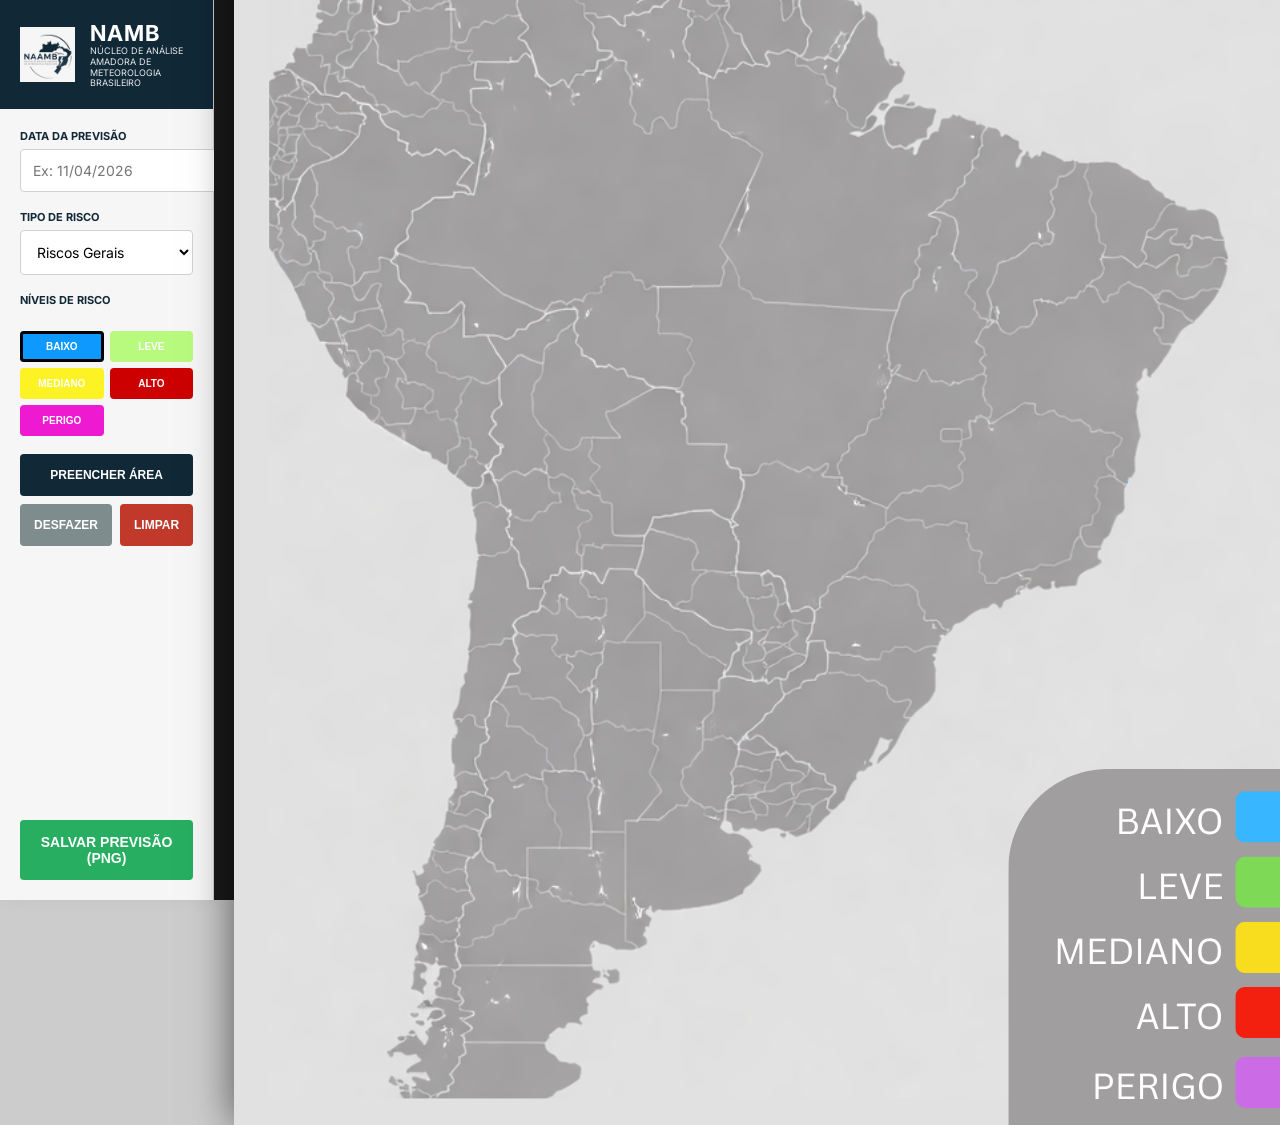
==== index.html @ e9f4b45f "Add files via upload" ====
<!DOCTYPE html>
<html lang="pt-br">
<head>
    <meta charset="UTF-8">
    <title>NAMB - Previsor Severe</title>
    <link rel="preconnect" href="https://fonts.googleapis.com">
    <link rel="preconnect" href="https://fonts.gstatic.com" crossorigin>
    <link href="https://fonts.googleapis.com/css2?family=Inter:wght@400;600;700&display=swap" rel="stylesheet">
    <link rel="stylesheet" href="style.css">
</head>
<body>
    <div class="toolbar">
        <div class="header-namb">
            <img src="NAAMB_LOGO.png" alt="Logo NAAMB" class="logo-namb">
            <div class="titulos">
                <h1>NAMB</h1>
                <p>Núcleo de análise amadora de meteorologia brasileiro</p>
            </div>
        </div>

        <div class="content">
            <div class="tool-group">
                <label>DATA DA PREVISÃO</label>
                <input type="text" id="inputData" placeholder="Ex: 11/04/2026" oninput="desenharTudo()">
            </div>

            <div class="tool-group">
                <label>TIPO DE RISCO</label>
                <select id="mapSelect" onchange="trocarTipoPrevisao(this.value)">
                    <option value="geral">Riscos Gerais</option>
                    <option value="tornado">Tornado</option>
                    <option value="granizo">Granizo</option>
                    <option value="vento">Vento</option>
                </select>
            </div>

            <div id="areaBotaoNA" style="display:none;">
                <button id="btnNA" class="btn na" onclick="ativarNA()">ATIVAR MAPA N/A</button>
            </div>

            <label class="label-set">NÍVEIS DE RISCO</label>
            <div id="areaBotoesRisco"></div>

            <div class="acoes">
                <button class="btn fechar" onclick="fecharPoligono()">PREENCHER ÁREA</button>
                <div class="dupla-botoes">
                    <button class="btn desfazer" onclick="desfazerPonto()">DESFAZER</button>
                    <button class="btn limpar" onclick="limparMapa()">LIMPAR</button>
                </div>
            </div>

            <button class="btn download" onclick="downloadMapa()">SALVAR PREVISÃO (PNG)</button>
        </div>
    </div>

    <div class="canvas-container">
        <canvas id="mapCanvas"></canvas>
    </div>

    <script src="script.js"></script>
</body>
</html>
---- style.css ----
:root {
    --primary: #112837;    /* Seu azul escuro */
    --bg-light: #f6f6f6;   /* Seu cinza claro */
    --border: #d1d1d1;
    --text-main: #333;
}

body { 
    margin: 0; 
    display: flex; 
    background: #cccccc; 
    font-family: 'Inter', sans-serif; 
    height: 100vh; 
}

.toolbar { 
    width: 360px; 
    background: var(--bg-light); 
    display: flex; 
    flex-direction: column; 
    border-right: 1px solid var(--border);
    box-shadow: 4px 0 15px rgba(0,0,0,0.05);
}

/* Cabeçalho Estilo Profissional */
.header-namb {
    background: var(--primary);
    padding: 20px;
    display: flex;
    align-items: center;
    gap: 15px;
    color: white;
}

.logo-namb {
    width: 55px;
    height: 55px;
    object-fit: contain;
}

.titulos h1 {
    margin: 0;
    font-size: 22px;
    letter-spacing: 1px;
}

.titulos p {
    margin: 0;
    font-size: 9px;
    text-transform: uppercase;
    opacity: 0.9;
    line-height: 1.2;
    font-weight: 400;
}

.content {
    padding: 20px;
    display: flex;
    flex-direction: column;
    gap: 18px;
    flex: 1;
}

.tool-group label, .label-set {
    font-weight: 700;
    font-size: 11px;
    color: var(--primary);
    margin-bottom: 6px;
    display: block;
}

input, select { 
    padding: 12px; 
    background: #fff; 
    border: 1px solid var(--border); 
    border-radius: 4px; 
    font-family: 'Inter', sans-serif;
    font-size: 14px;
    width: 100%;
}

/* Botoes de Risco */
#areaBotoesRisco { 
    display: grid; 
    grid-template-columns: 1fr 1fr; 
    gap: 6px; 
}

.risk-btn { 
    padding: 10px; 
    border: none; 
    border-radius: 4px; 
    cursor: pointer; 
    font-weight: 700; 
    font-size: 10px;
    color: #fff;
    transition: transform 0.1s;
}

.risk-btn.active { outline: 3px solid #000; outline-offset: -3px; }

/* Botões de Ação */
.acoes { display: flex; flex-direction: column; gap: 8px; }
.dupla-botoes { display: grid; grid-template-columns: 1fr 1fr; gap: 8px; }

.btn { 
    padding: 14px; 
    border: none; 
    border-radius: 4px; 
    cursor: pointer; 
    font-weight: 700; 
    font-size: 12px;
    transition: filter 0.2s;
}

.fechar { background: var(--primary); color: white; }
.desfazer { background: #7f8c8d; color: white; }
.limpar { background: #c0392b; color: white; }
.na { background: #fff; border: 2px solid var(--primary); color: var(--primary); width: 100%; margin-top: 5px; }

.download { 
    background: #27ae60; 
    color: white; 
    margin-top: auto;
    font-size: 14px;
}

.btn:hover { filter: brightness(1.2); }

.canvas-container { 
    flex: 1; 
    display: flex; 
    justify-content: center; 
    align-items: center; 
    background: #1a1a1a; 
    padding: 20px;
}

canvas { 
    background: white; 
    box-shadow: 0 0 40px rgba(0,0,0,0.6);
}
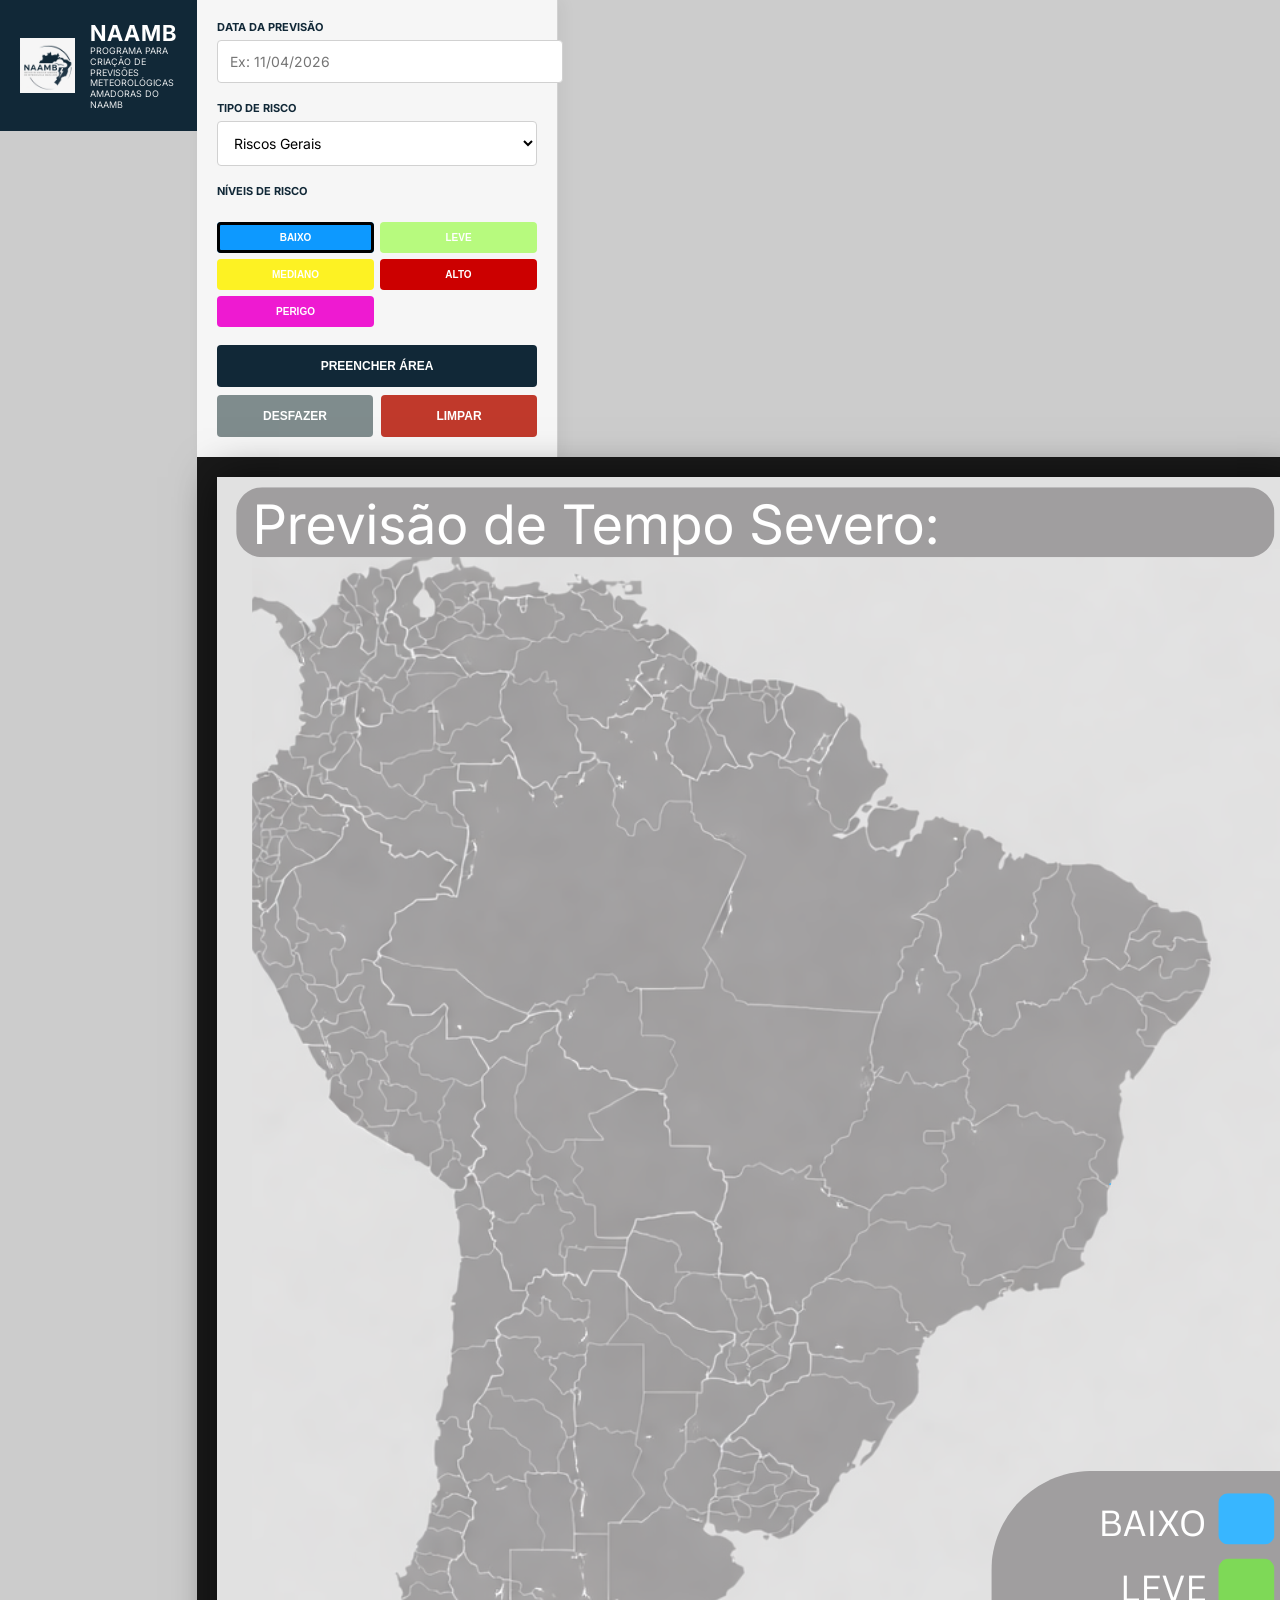
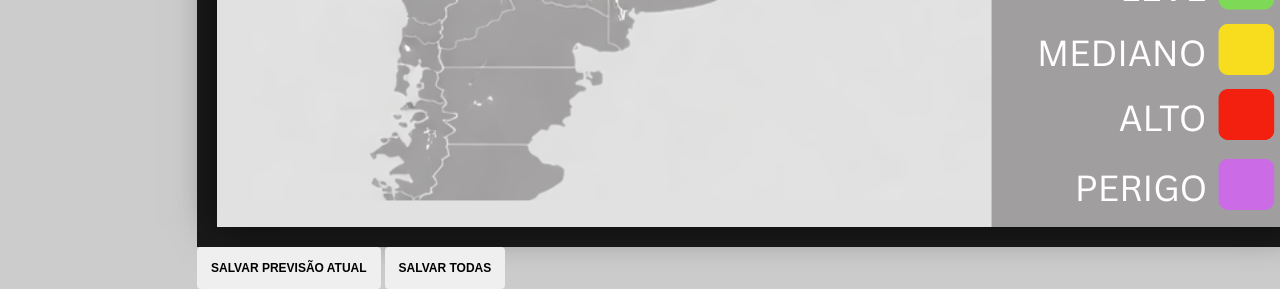
==== commit 54417fe5: "Add files via upload" ====
--- a/index.html
+++ b/index.html
@@ -2,22 +2,27 @@
 <html lang="pt-br">
 <head>
     <meta charset="UTF-8">
-    <title>NAMB - Previsor Severe</title>
+    <title>NAAMB - Programa para criação de previsões</title>
     <link rel="preconnect" href="https://fonts.googleapis.com">
     <link rel="preconnect" href="https://fonts.gstatic.com" crossorigin>
     <link href="https://fonts.googleapis.com/css2?family=Inter:wght@400;600;700&display=swap" rel="stylesheet">
     <link rel="stylesheet" href="style.css">
 </head>
 <body>
-    <div class="toolbar">
-        <div class="header-namb">
-            <img src="NAAMB_LOGO.png" alt="Logo NAAMB" class="logo-namb">
-            <div class="titulos">
-                <h1>NAMB</h1>
-                <p>Núcleo de análise amadora de meteorologia brasileiro</p>
-            </div>
+
+<div class="top-header">
+    <div class="header-namb">
+        <img src="NAAMB_LOGO.png" alt="Logo NAAMB" class="logo-namb">
+        <div class="titulos">
+            <h1>NAAMB</h1>
+            <p>Programa para criação de previsões meteorológicas amadoras do NAAMB</p>
         </div>
+    </div>
+</div>
 
+<div class="main-container">
+
+    <div class="toolbar">      
         <div class="content">
             <div class="tool-group">
                 <label>DATA DA PREVISÃO</label>
@@ -48,8 +53,6 @@
                     <button class="btn limpar" onclick="limparMapa()">LIMPAR</button>
                 </div>
             </div>
-
-            <button class="btn download" onclick="downloadMapa()">SALVAR PREVISÃO (PNG)</button>
         </div>
     </div>
 
@@ -57,6 +60,15 @@
         <canvas id="mapCanvas"></canvas>
     </div>
 
+    <div class="save-container">
+        <div class="save-buttons">
+            <button class="btn save-current" onclick="downloadMapa()">SALVAR PREVISÃO ATUAL</button>
+            <button class="btn save-all" onclick="downloadTodas()">SALVAR TODAS</button>
+        </div>
+    </div>
+
+</div>
+
     <script src="script.js"></script>
 </body>
 </html>
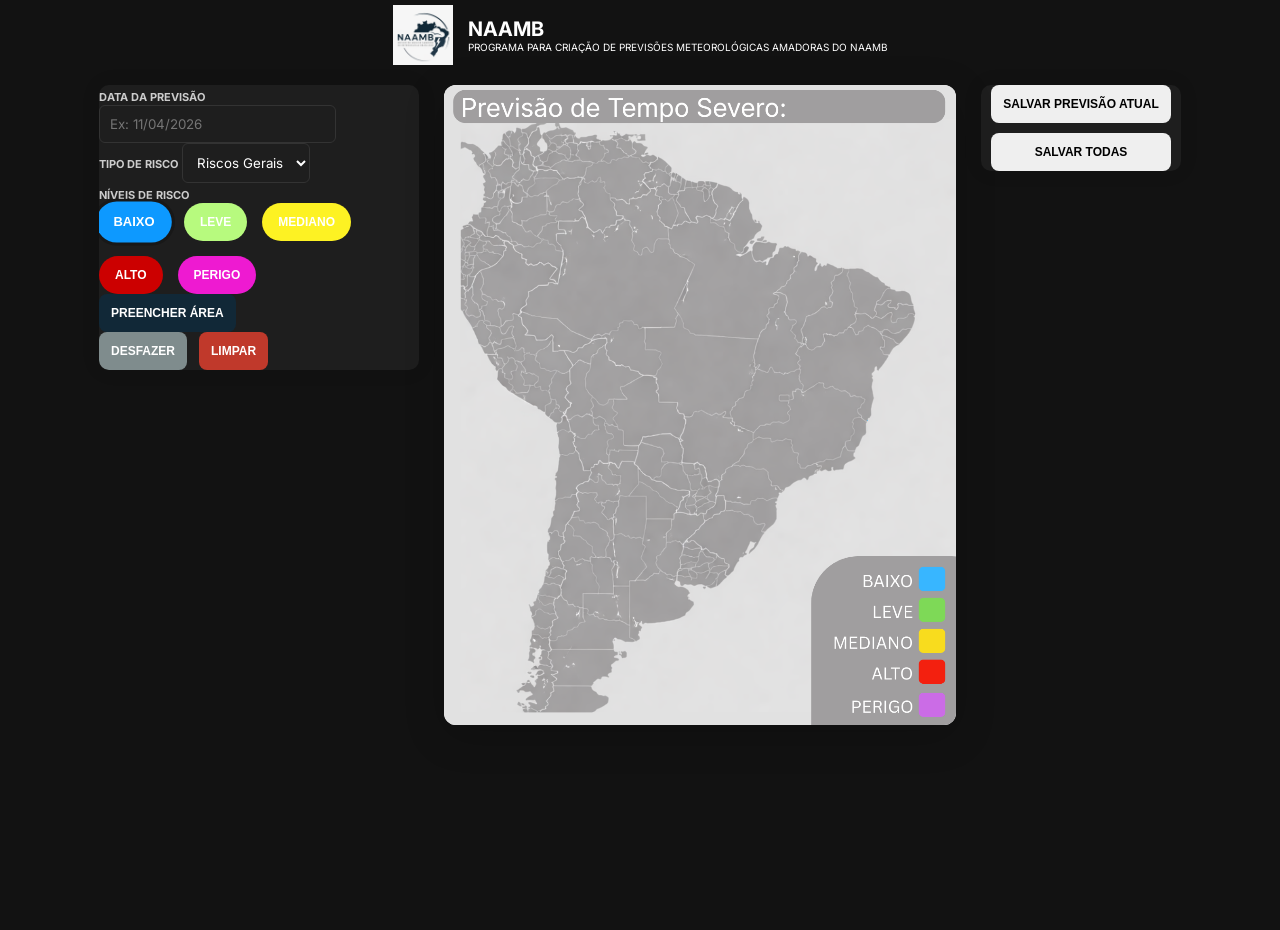
==== commit cf9ef56e: "Add files via upload" ====
--- a/index.html
+++ b/index.html
@@ -36,6 +36,7 @@
                     <option value="tornado">Tornado</option>
                     <option value="granizo">Granizo</option>
                     <option value="vento">Vento</option>
+                    <option value="downburst">Downburst</option> </select>
                 </select>
             </div>
 
--- a/style.css
+++ b/style.css
@@ -1,142 +1,212 @@
+.topo {
+    display: flex;
+    align-items: center;
+    justify-content: center;
+    gap: 15px;
+
+    padding: 20px;
+    background: #e9e9e9;
+}
+
+.logo-topo {
+    width: 70px;
+}
+
+.textos-topo h1 {
+    margin: 0;
+    font-size: 24px;
+    color: #112837;
+}
+
+.textos-topo p {
+    margin: 0;
+    font-size: 11px;
+    text-transform: uppercase;
+    color: #112837;
+}
+
 :root {
-    --primary: #112837;    /* Seu azul escuro */
-    --bg-light: #f6f6f6;   /* Seu cinza claro */
-    --border: #d1d1d1;
-    --text-main: #333;
+    --primary: #112837;
+    --bg: #121212;
+    --panel: #1e1e1e;
+    --border: #333333;
 }
 
 body { 
     margin: 0; 
-    display: flex; 
-    background: #cccccc; 
+    background: var(--bg); 
     font-family: 'Inter', sans-serif; 
-    height: 100vh; 
-}
-
+}
+
+/* TOP HEADER */
+.top-header {
+    background: var(--bg);
+    height: 70px;
+    display: flex;
+    justify-content: center;
+    align-items: center;
+    color: white;
+}
+
+.header-namb {
+    display: flex;
+    align-items: center;
+    gap: 15px;
+}
+
+.logo-namb {
+    width: 60px;
+}
+
+.titulos h1 {
+    margin: 0;
+    font-size: 20px;
+}
+
+.titulos p {
+    margin: 0;
+    font-size: 10px;
+    text-transform: uppercase;
+}
+
+/* BOTTOM CONTAINER */
+.main-container {
+    display: flex;
+    justify-content: center;
+    align-items: flex-start;
+    height: calc(100vh - 70px);
+    gap: 25px;
+    padding: 15px 0;
+}
+
+/* SIDEBAR */
 .toolbar { 
-    width: 360px; 
-    background: var(--bg-light); 
-    display: flex; 
-    flex-direction: column; 
-    border-right: 1px solid var(--border);
-    box-shadow: 4px 0 15px rgba(0,0,0,0.05);
-}
-
-/* Cabeçalho Estilo Profissional */
-.header-namb {
-    background: var(--primary);
-    padding: 20px;
-    display: flex;
-    align-items: center;
+    width: 320px; 
+    max-height: 75vh;
+    overflow-y: auto;
+    background: var(--panel); 
+    display: flex;
+    flex-direction: column;
+    border-radius: 10px;
+    box-shadow: 0 0 20px rgba(0,0,0,0.08);
+}
+
+/* SAVE CONTAINER */
+.save-container {
+    width: 200px;
+    background: var(--panel);
+    display: flex;
+    justify-content: center;
+    align-items: center;
+    border-radius: 10px;
+    box-shadow: 0 0 20px rgba(0,0,0,0.08);
+}
+
+.save-buttons {
+    display: flex;
+    flex-direction: column;
+    gap: 10px;
+}
+
+/* INPUTS */
+label {
+    font-size: 11px;
+    font-weight: 700;
+    color: #cccccc;
+}
+
+input, select { 
+    padding: 10px; 
+    border: 1px solid var(--border); 
+    border-radius: 6px; 
+    font-family: 'Inter';
+    background: var(--panel);
+    color: white;
+}
+
+/* 🔥 BOTÕES DE RISCO (AGORA BONITOS) */
+#areaBotoesRisco { 
+    display: flex;
+    flex-wrap: wrap;
     gap: 15px;
-    color: white;
-}
-
-.logo-namb {
-    width: 55px;
-    height: 55px;
-    object-fit: contain;
-}
-
-.titulos h1 {
-    margin: 0;
-    font-size: 22px;
-    letter-spacing: 1px;
-}
-
-.titulos p {
-    margin: 0;
-    font-size: 9px;
-    text-transform: uppercase;
-    opacity: 0.9;
-    line-height: 1.2;
-    font-weight: 400;
-}
-
-.content {
-    padding: 20px;
-    display: flex;
-    flex-direction: column;
-    gap: 18px;
-    flex: 1;
-}
-
-.tool-group label, .label-set {
-    font-weight: 700;
-    font-size: 11px;
-    color: var(--primary);
-    margin-bottom: 6px;
-    display: block;
-}
-
-input, select { 
+}
+
+.risk-btn { 
+    padding: 12px 16px; 
+    border: none; 
+    border-radius: 999px; /* 🔥 deixa redondo */
+    cursor: pointer; 
+    font-weight: 600; 
+    font-size: 12px;
+    color: #fff;
+
+    transition: all 0.2s ease;
+}
+
+/* BOTÃO ATIVO */
+.risk-btn.active { 
+    transform: scale(1.08);
+    box-shadow: 0 0 0 3px rgba(0,0,0,0.2);
+}
+
+/* HOVER */
+.risk-btn:hover {
+    transform: scale(1.05);
+    filter: brightness(1.1);
+}
+
+/* BOTÕES GERAIS */
+.btn { 
     padding: 12px; 
-    background: #fff; 
-    border: 1px solid var(--border); 
-    border-radius: 4px; 
-    font-family: 'Inter', sans-serif;
-    font-size: 14px;
-    width: 100%;
-}
-
-/* Botoes de Risco */
-#areaBotoesRisco { 
-    display: grid; 
-    grid-template-columns: 1fr 1fr; 
-    gap: 6px; 
-}
-
-.risk-btn { 
-    padding: 10px; 
     border: none; 
-    border-radius: 4px; 
+    border-radius: 8px; 
     cursor: pointer; 
-    font-weight: 700; 
-    font-size: 10px;
-    color: #fff;
-    transition: transform 0.1s;
-}
-
-.risk-btn.active { outline: 3px solid #000; outline-offset: -3px; }
-
-/* Botões de Ação */
-.acoes { display: flex; flex-direction: column; gap: 8px; }
-.dupla-botoes { display: grid; grid-template-columns: 1fr 1fr; gap: 8px; }
-
-.btn { 
-    padding: 14px; 
-    border: none; 
-    border-radius: 4px; 
-    cursor: pointer; 
-    font-weight: 700; 
+    font-weight: 600;
     font-size: 12px;
-    transition: filter 0.2s;
 }
 
 .fechar { background: var(--primary); color: white; }
 .desfazer { background: #7f8c8d; color: white; }
 .limpar { background: #c0392b; color: white; }
-.na { background: #fff; border: 2px solid var(--primary); color: var(--primary); width: 100%; margin-top: 5px; }
 
 .download { 
     background: #27ae60; 
     color: white; 
-    margin-top: auto;
-    font-size: 14px;
-}
-
-.btn:hover { filter: brightness(1.2); }
-
+}
+
+.btn:hover { 
+    filter: brightness(1.1); 
+}
+
+.dupla-botoes { 
+    display: flex; 
+    gap: 12px; 
+}
+
+/* 🔥 MAPA */
+/* 🔥 MAPA - Ajustado para o Zoom */
+/* 🔥 MOLDURA DO MAPA (VIEWPORT) */
 .canvas-container { 
-    flex: 1; 
-    display: flex; 
-    justify-content: center; 
-    align-items: center; 
-    background: #1a1a1a; 
-    padding: 20px;
+    /* Removemos o width: 600px e o height: 500px fixos */
+    max-width: 40vw; /* Muito reduzido */
+    max-height: 110vh; 
+    overflow: hidden; 
+    background: var(--bg); /* Fundo escuro */
+    border-radius: 12px;
+    position: relative;
+    box-shadow: 0 10px 40px rgba(0,0,0,0.2);
+    
+    /* Faz o container se ajustar ao tamanho do Canvas */
+    display: inline-block; 
+    line-height: 0; /* Remove pequenos espaços fantasmas embaixo da imagem */
 }
 
 canvas { 
     background: white; 
-    box-shadow: 0 0 40px rgba(0,0,0,0.6);
+    cursor: crosshair;
+    display: block;
+    /* O JS vai controlar o tamanho real, mas aqui garantimos que ele caiba no container */
+    max-width: 100%; 
+    height: auto;
+    transform-origin: 0 0;
 }
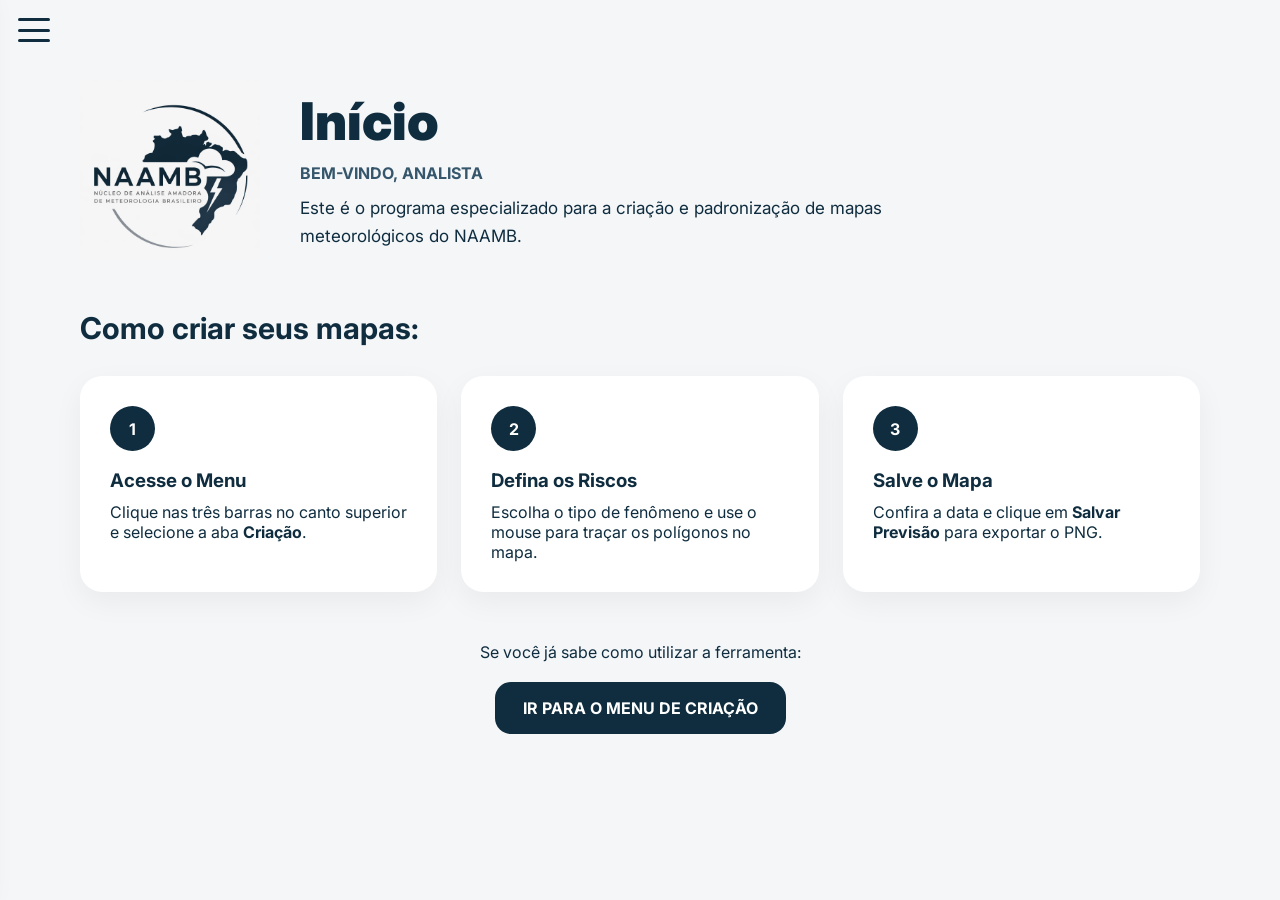
==== commit 9c17db59: "Add files via upload" ====
--- a/index.html
+++ b/index.html
@@ -2,74 +2,78 @@
 <html lang="pt-br">
 <head>
     <meta charset="UTF-8">
-    <title>NAAMB - Programa para criação de previsões</title>
+    <meta name="viewport" content="width=device-width, initial-scale=1.0">
+    <title>NAAMB - Início</title>
     <link rel="preconnect" href="https://fonts.googleapis.com">
     <link rel="preconnect" href="https://fonts.gstatic.com" crossorigin>
-    <link href="https://fonts.googleapis.com/css2?family=Inter:wght@400;600;700&display=swap" rel="stylesheet">
+    <link href="https://fonts.googleapis.com/css2?family=Inter:wght@400;600;700;900&display=swap" rel="stylesheet">
     <link rel="stylesheet" href="style.css">
 </head>
-<body>
+<body class="bg-inicio">
 
-<div class="top-header">
-    <div class="header-namb">
-        <img src="NAAMB_LOGO.png" alt="Logo NAAMB" class="logo-namb">
-        <div class="titulos">
-            <h1>NAAMB</h1>
-            <p>Programa para criação de previsões meteorológicas amadoras do NAAMB</p>
+    <div class="menu-icon" onclick="toggleMenu()">
+        <span></span><span></span><span></span>
+    </div>
+
+    <nav id="sideMenu" class="sidebar-nav">
+        <div class="menu-header">
+            <img src="NAAMB_LOGO.png" alt="Logo NAAMB">
         </div>
-    </div>
-</div>
+        <ul class="menu-links">
+            <li><a href="index.html" class="active">Página Inicial</a></li>
+            <li><a href="editor.html">Criação de Mapas</a></li>
+            <li><a href="parceiros.html">Parceiros</a></li>
+        </ul>
+        <div class="menu-footer">
+            <p>NAAMB v2.1</p>
+        </div>
+    </nav>
+    <div id="overlay" onclick="toggleMenu()"></div>
 
-<div class="main-container">
+    <main class="container-boas-vindas">
+        
+        <header class="hero-header">
+            <img src="NAAMB_LOGO.png" alt="NAAMB" class="logo-hero">
+            <div class="texto-boas-vindas">
+                <h1>Início</h1>
+                <p class="badge-analista">BEM-VINDO, ANALISTA</p>
+                <p class="subtitulo">
+                    Este é o programa especializado para a criação e padronização de mapas meteorológicos do NAAMB.
+                </p>
+            </div>
+        </header>
 
-    <div class="toolbar">      
-        <div class="content">
-            <div class="tool-group">
-                <label>DATA DA PREVISÃO</label>
-                <input type="text" id="inputData" placeholder="Ex: 11/04/2026" oninput="desenharTudo()">
-            </div>
+        <section class="tutorial-box">
+            <h2>Como criar seus mapas:</h2>
+            
+            <div class="tutorial-grid">
+                <div class="card-passo">
+                    <div class="numero">1</div>
+                    <h3>Acesse o Menu</h3>
+                    <p>Clique nas três barras no canto superior e selecione a aba <strong>Criação</strong>.</p>
+                </div>
 
-            <div class="tool-group">
-                <label>TIPO DE RISCO</label>
-                <select id="mapSelect" onchange="trocarTipoPrevisao(this.value)">
-                    <option value="geral">Riscos Gerais</option>
-                    <option value="tornado">Tornado</option>
-                    <option value="granizo">Granizo</option>
-                    <option value="vento">Vento</option>
-                    <option value="downburst">Downburst</option> </select>
-                </select>
-            </div>
+                <div class="card-passo">
+                    <div class="numero">2</div>
+                    <h3>Defina os Riscos</h3>
+                    <p>Escolha o tipo de fenômeno e use o mouse para traçar os polígonos no mapa.</p>
+                </div>
 
-            <div id="areaBotaoNA" style="display:none;">
-                <button id="btnNA" class="btn na" onclick="ativarNA()">ATIVAR MAPA N/A</button>
-            </div>
-
-            <label class="label-set">NÍVEIS DE RISCO</label>
-            <div id="areaBotoesRisco"></div>
-
-            <div class="acoes">
-                <button class="btn fechar" onclick="fecharPoligono()">PREENCHER ÁREA</button>
-                <div class="dupla-botoes">
-                    <button class="btn desfazer" onclick="desfazerPonto()">DESFAZER</button>
-                    <button class="btn limpar" onclick="limparMapa()">LIMPAR</button>
+                <div class="card-passo">
+                    <div class="numero">3</div>
+                    <h3>Salve o Mapa</h3>
+                    <p>Confira a data e clique em <strong>Salvar Previsão</strong> para exportar o PNG.</p>
                 </div>
             </div>
-        </div>
-    </div>
+        </section>
 
-    <div class="canvas-container">
-        <canvas id="mapCanvas"></canvas>
-    </div>
+        <footer class="inicio-footer">
+            <p>Se você já sabe como utilizar a ferramenta:</p>
+            <a href="editor.html" class="btn-pular">IR PARA O MENU DE CRIAÇÃO</a>
+        </footer>
 
-    <div class="save-container">
-        <div class="save-buttons">
-            <button class="btn save-current" onclick="downloadMapa()">SALVAR PREVISÃO ATUAL</button>
-            <button class="btn save-all" onclick="downloadTodas()">SALVAR TODAS</button>
-        </div>
-    </div>
+    </main>
 
-</div>
-
-    <script src="script.js"></script>
+    <script src="menu.js"></script>
 </body>
 </html>
--- a/style.css
+++ b/style.css
@@ -1,212 +1,573 @@
-.topo {
+/* =========================
+   RESET + BASE
+========================= */
+
+* {
+    margin: 0;
+    padding: 0;
+    box-sizing: border-box;
+}
+
+body {
+    font-family: 'Inter', sans-serif;
+    background: #f4f6f8;
+    color: #0f2d3f;
+}
+
+/* =========================
+   MENU ICON
+========================= */
+
+.menu-icon {
+    position: fixed;
+    top: 18px;
+    left: 18px;
+    z-index: 2000;
+    cursor: pointer;
+    display: flex;
+    flex-direction: column;
+    gap: 5px;
+}
+
+.menu-icon span {
+    width: 24px;
+    height: 3px;
+    background: #0f2d3f;
+    border-radius: 20px;
+}
+
+/* =========================
+   SIDEBAR
+========================= */
+
+.sidebar-nav {
+    position: fixed;
+    top: 0;
+    left: -280px;
+    width: 260px;
+    height: 100%;
+    background: #0f2d3f;
+    color: white;
+    z-index: 1500;
+    padding: 30px 20px;
+    transition: 0.3s;
+    display: flex;
+    flex-direction: column;
+    justify-content: space-between;
+}
+
+.sidebar-nav.active {
+    left: 0;
+}
+
+.menu-header img {
+    width: 140px;
+    display: block;
+    margin: 0 auto;
+}
+
+.menu-links {
+    list-style: none;
+    margin-top: 40px;
+}
+
+.menu-links li {
+    margin-bottom: 18px;
+}
+
+.menu-links a {
+    text-decoration: none;
+    color: white;
+    font-weight: 600;
+    padding: 12px 14px;
+    display: block;
+    border-radius: 12px;
+    transition: 0.2s;
+}
+
+.menu-links a:hover,
+.menu-links a.active {
+    background: rgba(255,255,255,0.12);
+}
+
+.menu-footer {
+    text-align: center;
+    font-size: 14px;
+    opacity: 0.7;
+}
+
+#overlay {
+    position: fixed;
+    inset: 0;
+    background: rgba(0,0,0,0.35);
+    opacity: 0;
+    visibility: hidden;
+    transition: 0.3s;
+    z-index: 1400;
+}
+
+#overlay.active {
+    opacity: 1;
+    visibility: visible;
+}
+
+/* =========================
+   INDEX PAGE
+========================= */
+
+.container-boas-vindas {
+    max-width: 1200px;
+    margin: auto;
+    padding: 80px 40px;
+}
+
+.hero-header {
+    display: flex;
+    align-items: center;
+    gap: 40px;
+    margin-bottom: 50px;
+}
+
+.logo-hero {
+    width: 180px;
+}
+
+.texto-boas-vindas h1 {
+    font-size: 52px;
+    font-weight: 900;
+    margin-bottom: 10px;
+}
+
+.badge-analista {
+    font-weight: 700;
+    color: #35566b;
+    margin-bottom: 12px;
+}
+
+.subtitulo {
+    max-width: 700px;
+    line-height: 1.6;
+    font-size: 17px;
+}
+
+/* =========================
+   TUTORIAL BOX
+========================= */
+
+.tutorial-box h2 {
+    font-size: 30px;
+    margin-bottom: 30px;
+}
+
+.tutorial-grid {
+    display: grid;
+    grid-template-columns: repeat(auto-fit, minmax(280px, 1fr));
+    gap: 24px;
+}
+
+.card-passo {
+    background: white;
+    padding: 30px;
+    border-radius: 22px;
+    box-shadow: 0 10px 30px rgba(0,0,0,0.05);
+}
+
+.numero {
+    width: 45px;
+    height: 45px;
+    background: #0f2d3f;
+    color: white;
+    border-radius: 50%;
     display: flex;
     align-items: center;
     justify-content: center;
-    gap: 15px;
-
+    font-weight: 700;
+    margin-bottom: 18px;
+}
+
+.card-passo h3 {
+    margin-bottom: 10px;
+}
+
+.inicio-footer {
+    margin-top: 50px;
+    text-align: center;
+}
+
+.btn-pular {
+    display: inline-block;
+    margin-top: 20px;
+    background: #0f2d3f;
+    color: white;
+    text-decoration: none;
+    padding: 16px 28px;
+    border-radius: 16px;
+    font-weight: 700;
+}
+
+/* =========================
+   EDITOR PAGE
+========================= */
+
+.main-container {
+    padding: 40px;
+}
+
+.editor-header {
+    display: flex;
+    align-items: center;
+    gap: 24px;
+    margin-bottom: 30px;
+    border-bottom: 2px solid #0f2d3f;
+    padding-bottom: 20px;
+}
+
+.logo-topo {
+    width: 120px;
+}
+
+.header-text h1 {
+    font-size: 52px;
+    font-weight: 900;
+}
+
+.header-text p {
+    color: #4d6878;
+    font-weight: 600;
+}
+
+.editor-grid {
+    display: grid;
+    grid-template-columns: 320px 1fr 280px;
+    gap: 24px;
+    align-items: start;
+}
+
+.card-painel {
+    background: white;
+    border-radius: 22px;
+    padding: 24px;
+    box-shadow: 0 10px 30px rgba(0,0,0,0.05);
+}
+
+.input-group {
+    margin-bottom: 22px;
+}
+
+label {
+    display: block;
+    font-weight: 700;
+    margin-bottom: 10px;
+    font-size: 14px;
+}
+
+input,
+select {
+    width: 100%;
+    padding: 14px;
+    border: 1px solid #d8e0e6;
+    border-radius: 14px;
+    font-size: 15px;
+    background: #f9fbfc;
+}
+
+/* =========================
+   BOTÕES DE RISCO
+========================= */
+
+.grid-riscos {
+    display: grid;
+    gap: 12px;
+    margin-top: 10px;
+}
+
+.grid-riscos button {
+    width: 100%;
+    padding: 14px;
+    border: none;
+    border-radius: 14px;
+    font-weight: 700;
+    font-size: 14px;
+    cursor: pointer;
+    transition: 0.2s;
+    background: #e8eef2;
+    color: #0f2d3f;
+}
+
+.grid-riscos button:hover {
+    transform: translateY(-2px);
+}
+
+.grid-riscos button.active {
+    background: #0f2d3f;
+    color: white;
+}
+
+/* =========================
+   BOTÕES GERAIS
+========================= */
+
+button {
+    font-family: inherit;
+}
+
+.btn-primary,
+.btn-secondary,
+.btn-danger,
+.btn-save,
+.btn-na {
+    width: 100%;
+    padding: 15px;
+    border: none;
+    border-radius: 16px;
+    font-weight: 700;
+    cursor: pointer;
+    transition: 0.2s;
+    margin-top: 12px;
+}
+
+.btn-primary,
+.btn-save,
+.btn-na {
+    background: #0f2d3f;
+    color: white;
+}
+
+.btn-secondary {
+    background: #dfe7ec;
+    color: #0f2d3f;
+}
+
+.btn-danger {
+    background: #e9d7d7;
+    color: #7a2020;
+}
+
+.btn-primary:hover,
+.btn-secondary:hover,
+.btn-danger:hover,
+.btn-save:hover,
+.btn-na:hover {
+    transform: translateY(-2px);
+}
+
+.dual-btns {
+    display: flex;
+    gap: 12px;
+}
+
+/* =========================
+   CANVAS
+========================= */
+
+.canvas-card {
+    background: white;
+    border-radius: 22px;
     padding: 20px;
-    background: #e9e9e9;
-}
-
-.logo-topo {
-    width: 70px;
-}
-
-.textos-topo h1 {
-    margin: 0;
-    font-size: 24px;
-    color: #112837;
-}
-
-.textos-topo p {
-    margin: 0;
-    font-size: 11px;
-    text-transform: uppercase;
-    color: #112837;
-}
-
-:root {
-    --primary: #112837;
-    --bg: #121212;
-    --panel: #1e1e1e;
-    --border: #333333;
-}
-
-body { 
-    margin: 0; 
-    background: var(--bg); 
-    font-family: 'Inter', sans-serif; 
-}
-
-/* TOP HEADER */
-.top-header {
-    background: var(--bg);
-    height: 70px;
+    min-height: 700px;
+    box-shadow: 0 10px 30px rgba(0,0,0,0.05);
+}
+
+#mapCanvas {
+    width: 100%;
+    height: 650px;
+    background: #0d2636;
+    border-radius: 18px;
+}
+
+/* =========================
+   EXPORT
+========================= */
+
+.export-hint {
+    margin-top: 14px;
+    color: #5c7482;
+    font-size: 14px;
+    line-height: 1.5;
+}
+
+/* =========================
+   PARCEIROS
+========================= */
+
+.container-parceiros {
+    max-width: 1200px;
+    margin: auto;
+    padding: 80px 40px;
+}
+
+.parceiros-header {
+    margin-bottom: 40px;
+}
+
+.parceiros-header h1 {
+    font-size: 48px;
+    font-weight: 900;
+    margin-bottom: 10px;
+}
+
+.grid-parceiros {
+    display: grid;
+    gap: 24px;
+}
+
+.card-parceiro {
+    background: white;
+    border-radius: 24px;
+    padding: 30px;
+    display: flex;
+    gap: 30px;
+    box-shadow: 0 10px 30px rgba(0,0,0,0.05);
+}
+
+.logo-area img {
+    width: 140px;
+}
+
+.tag {
+    background: #e8eef2;
+    padding: 8px 14px;
+    border-radius: 999px;
+    font-size: 13px;
+    font-weight: 700;
+}
+
+.descricao {
+    margin-top: 16px;
+    line-height: 1.7;
+}
+
+/* =========================
+   MENU LATERAL COMPLETO
+========================= */
+
+.menu-icon {
+    position: fixed;
+    top: 18px;
+    left: 18px;
+    z-index: 3000;
+    cursor: pointer;
+    width: 32px;
+    height: 24px;
+    display: flex;
+    flex-direction: column;
+    justify-content: space-between;
+}
+
+.menu-icon span {
+    width: 100%;
+    height: 3px;
+    background: #0f2d3f;
+    border-radius: 999px;
+    transition: 0.3s;
+}
+
+/* Sidebar */
+
+.sidebar-nav {
+    position: fixed;
+    top: 0;
+    left: -320px;
+    width: 290px;
+    height: 100vh;
+    background: #0f2d3f;
+    color: white;
+    z-index: 2500;
+    padding: 30px 24px;
+    display: flex;
+    flex-direction: column;
+    justify-content: space-between;
+    transition: 0.35s ease;
+    box-shadow: 10px 0 30px rgba(0,0,0,0.15);
+}
+
+.sidebar-nav.active {
+    left: 0;
+}
+
+/* Header do menu */
+
+.menu-header {
     display: flex;
     justify-content: center;
     align-items: center;
-    color: white;
-}
-
-.header-namb {
-    display: flex;
-    align-items: center;
-    gap: 15px;
-}
-
-.logo-namb {
-    width: 60px;
-}
-
-.titulos h1 {
-    margin: 0;
-    font-size: 20px;
-}
-
-.titulos p {
-    margin: 0;
-    font-size: 10px;
-    text-transform: uppercase;
-}
-
-/* BOTTOM CONTAINER */
-.main-container {
-    display: flex;
-    justify-content: center;
-    align-items: flex-start;
-    height: calc(100vh - 70px);
-    gap: 25px;
-    padding: 15px 0;
-}
-
-/* SIDEBAR */
-.toolbar { 
-    width: 320px; 
-    max-height: 75vh;
-    overflow-y: auto;
-    background: var(--panel); 
-    display: flex;
-    flex-direction: column;
-    border-radius: 10px;
-    box-shadow: 0 0 20px rgba(0,0,0,0.08);
-}
-
-/* SAVE CONTAINER */
-.save-container {
-    width: 200px;
-    background: var(--panel);
-    display: flex;
-    justify-content: center;
-    align-items: center;
-    border-radius: 10px;
-    box-shadow: 0 0 20px rgba(0,0,0,0.08);
-}
-
-.save-buttons {
-    display: flex;
-    flex-direction: column;
-    gap: 10px;
-}
-
-/* INPUTS */
-label {
-    font-size: 11px;
-    font-weight: 700;
-    color: #cccccc;
-}
-
-input, select { 
-    padding: 10px; 
-    border: 1px solid var(--border); 
-    border-radius: 6px; 
-    font-family: 'Inter';
-    background: var(--panel);
-    color: white;
-}
-
-/* 🔥 BOTÕES DE RISCO (AGORA BONITOS) */
-#areaBotoesRisco { 
-    display: flex;
-    flex-wrap: wrap;
-    gap: 15px;
-}
-
-.risk-btn { 
-    padding: 12px 16px; 
-    border: none; 
-    border-radius: 999px; /* 🔥 deixa redondo */
-    cursor: pointer; 
-    font-weight: 600; 
-    font-size: 12px;
-    color: #fff;
-
-    transition: all 0.2s ease;
-}
-
-/* BOTÃO ATIVO */
-.risk-btn.active { 
-    transform: scale(1.08);
-    box-shadow: 0 0 0 3px rgba(0,0,0,0.2);
-}
-
-/* HOVER */
-.risk-btn:hover {
-    transform: scale(1.05);
-    filter: brightness(1.1);
-}
-
-/* BOTÕES GERAIS */
-.btn { 
-    padding: 12px; 
-    border: none; 
-    border-radius: 8px; 
-    cursor: pointer; 
+    padding-bottom: 30px;
+    border-bottom: 1px solid rgba(255,255,255,0.08);
+}
+
+.menu-header img,
+.logo-menu {
+    width: 150px;
+    max-width: 100%;
+    object-fit: contain;
+}
+
+/* Links */
+
+.menu-links {
+    list-style: none;
+    margin-top: 30px;
+    padding: 0;
+    flex: 1;
+}
+
+.menu-links li {
+    margin-bottom: 14px;
+}
+
+.menu-links a {
+    display: block;
+    text-decoration: none;
+    color: rgba(255,255,255,0.88);
+    font-size: 15px;
     font-weight: 600;
-    font-size: 12px;
-}
-
-.fechar { background: var(--primary); color: white; }
-.desfazer { background: #7f8c8d; color: white; }
-.limpar { background: #c0392b; color: white; }
-
-.download { 
-    background: #27ae60; 
-    color: white; 
-}
-
-.btn:hover { 
-    filter: brightness(1.1); 
-}
-
-.dupla-botoes { 
-    display: flex; 
-    gap: 12px; 
-}
-
-/* 🔥 MAPA */
-/* 🔥 MAPA - Ajustado para o Zoom */
-/* 🔥 MOLDURA DO MAPA (VIEWPORT) */
-.canvas-container { 
-    /* Removemos o width: 600px e o height: 500px fixos */
-    max-width: 40vw; /* Muito reduzido */
-    max-height: 110vh; 
-    overflow: hidden; 
-    background: var(--bg); /* Fundo escuro */
-    border-radius: 12px;
-    position: relative;
-    box-shadow: 0 10px 40px rgba(0,0,0,0.2);
-    
-    /* Faz o container se ajustar ao tamanho do Canvas */
-    display: inline-block; 
-    line-height: 0; /* Remove pequenos espaços fantasmas embaixo da imagem */
-}
-
-canvas { 
-    background: white; 
-    cursor: crosshair;
-    display: block;
-    /* O JS vai controlar o tamanho real, mas aqui garantimos que ele caiba no container */
-    max-width: 100%; 
-    height: auto;
-    transform-origin: 0 0;
+    padding: 14px 16px;
+    border-radius: 16px;
+    transition: 0.25s;
+    letter-spacing: 0.2px;
+}
+
+.menu-links a:hover {
+    background: rgba(255,255,255,0.08);
+    color: white;
+    transform: translateX(4px);
+}
+
+.menu-links a.active {
+    background: white;
+    color: #0f2d3f;
+    font-weight: 700;
+    box-shadow: 0 8px 20px rgba(0,0,0,0.12);
+}
+
+/* Footer */
+
+.menu-footer {
+    padding-top: 24px;
+    border-top: 1px solid rgba(255,255,255,0.08);
+    text-align: center;
+}
+
+.menu-footer p {
+    font-size: 13px;
+    opacity: 0.75;
+    font-weight: 500;
+}
+
+/* Overlay escuro */
+
+#overlay {
+    position: fixed;
+    inset: 0;
+    background: rgba(0,0,0,0.38);
+    z-index: 2000;
+    opacity: 0;
+    visibility: hidden;
+    transition: 0.3s ease;
+    backdrop-filter: blur(2px);
+}
+
+#overlay.active {
+    opacity: 1;
+    visibility: visible;
 }
